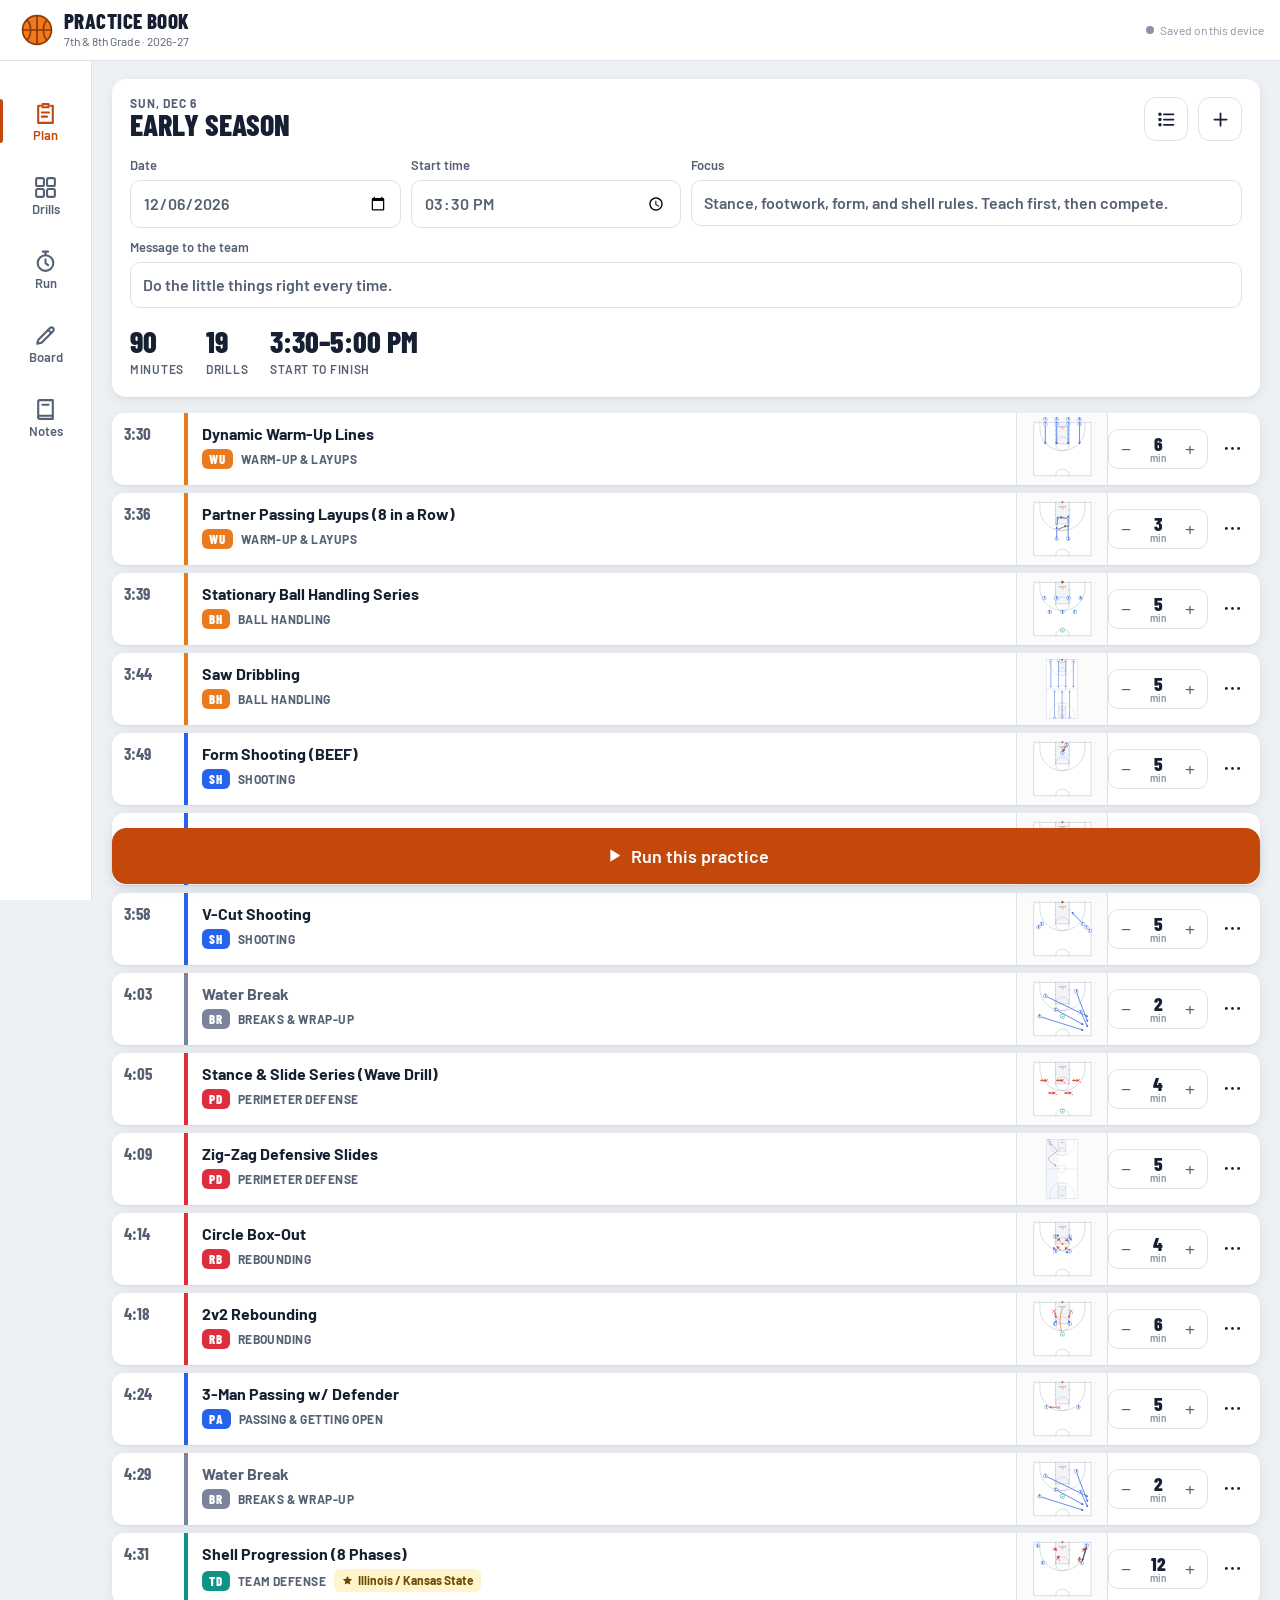
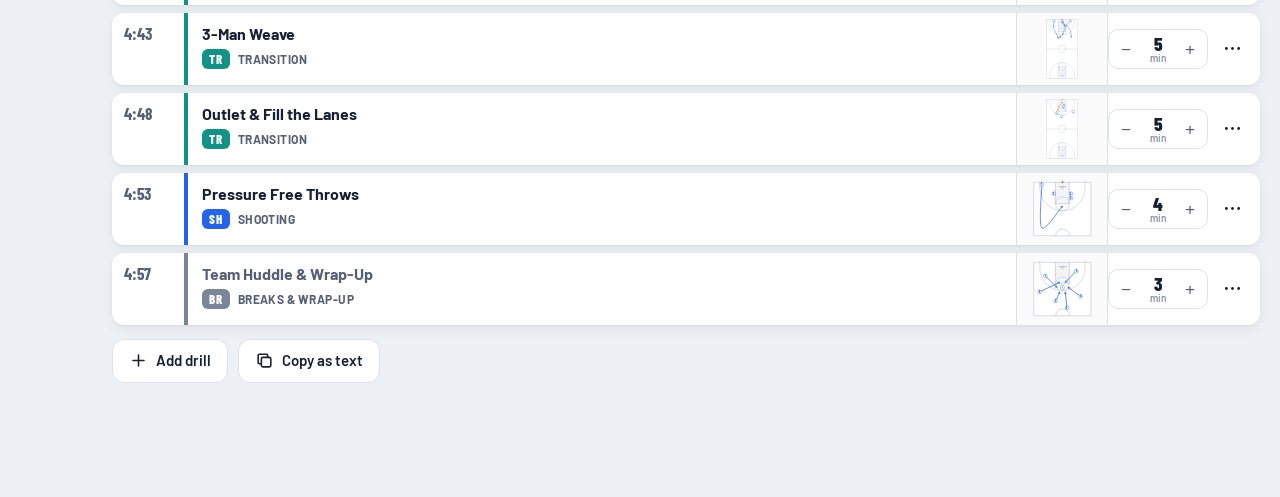
==== index.html @ f5b425f0 "Add Practice Book: practice planner with animated whiteboard drills A static web app (phone, tablet," ====
<!doctype html>
<html lang="en">
<head>
<meta charset="utf-8">
<meta name="viewport" content="width=device-width, initial-scale=1, viewport-fit=cover">
<title>Practice Book</title>
<meta name="description" content="Plan and run middle school basketball practices with animated whiteboard drills.">
<meta name="theme-color" content="#ffffff">
<meta name="apple-mobile-web-app-capable" content="yes">
<meta name="apple-mobile-web-app-title" content="Practice Book">
<link rel="manifest" href="manifest.webmanifest">
<link rel="icon" href="icon.svg" type="image/svg+xml">
<link rel="apple-touch-icon" href="icon-180.png">
<link rel="preconnect" href="https://fonts.googleapis.com">
<link rel="preconnect" href="https://fonts.gstatic.com" crossorigin>
<link rel="stylesheet" href="https://fonts.googleapis.com/css2?family=Barlow+Condensed:wght@600;700;800&family=Barlow:wght@400;500;600;700&family=Kalam:wght@400;700&display=swap">
<link rel="stylesheet" href="css/app.css">
</head>
<body>
<div id="app"></div>
<script src="js/data.js"></script>
<script src="js/court.js"></script>
<script src="js/diagrams-1.js"></script>
<script src="js/diagrams-2.js"></script>
<script src="js/diagrams-3.js"></script>
<script src="js/diagrams-4.js"></script>
<script src="js/app.js"></script>
</body>
</html>
---- css/app.css ----
/* Layout concept: a coach's clipboard. Light gym-wall ground, white cards, and the drill diagram
   framed like a dry-erase board. Group colors work like tape stripes on the floor. Light theme only. */
:root {
  --bg: #edf0f4;
  --surface: #ffffff;
  --surface-2: #f5f7fa;
  --ink: #172033;
  --muted: #566074;
  --faint: #8a93a4;
  --line: #dde2ea;
  --accent: #c4480a;
  --accent-soft: #fdeee4;
  --ok: #15803d;
  --warn: #b45309;
  --bad: #c0262d;

  --off: #1f5bd8;
  --def: #d2342a;
  --coach: #0e8a5f;
  --pass: #2a3344;
  --court: #aab3c2;
  --lane: #f2f4f8;
  --ball: #f07a1a;

  --g-warm: #ea7a1e;
  --g-skill: #2563eb;
  --g-defend: #dc2e3c;
  --g-reads: #7c4ddb;
  --g-team: #0e9384;
  --g-compete: #c99604;
  --g-breaks: #78859a;

  --display: "Barlow Condensed", "Arial Narrow", "Roboto Condensed", sans-serif;
  --body: "Barlow", "Segoe UI", system-ui, -apple-system, sans-serif;
  --marker: "Kalam", "Comic Sans MS", "Chalkboard SE", cursive;

  --r: 14px;
  --shadow: 0 1px 2px rgba(23, 32, 51, .06), 0 4px 14px rgba(23, 32, 51, .06);
  --nav-h: 64px;
  color-scheme: light;
}

* { box-sizing: border-box; }
[hidden] { display: none !important; }
html, body { height: 100%; }
body {
  margin: 0; background: var(--bg); color: var(--ink);
  font: 400 16px/1.45 var(--body);
  -webkit-font-smoothing: antialiased; -webkit-tap-highlight-color: transparent;
}
body::before {
  content: ""; position: fixed; inset: 0 0 auto; height: env(safe-area-inset-top, 0px); z-index: 50; background: var(--surface);
}
button, input, textarea, select { font: inherit; color: inherit; }
button { cursor: pointer; }
a { color: var(--off); }
:focus-visible { outline: 3px solid color-mix(in srgb, var(--off) 55%, transparent); outline-offset: 2px; border-radius: 6px; }
h1, h2, h3 { font-family: var(--display); font-weight: 700; line-height: 1.05; margin: 0; text-wrap: balance; letter-spacing: .01em; }
.eyebrow { font: 700 12px/1 var(--body); letter-spacing: .08em; text-transform: uppercase; color: var(--muted); }
.num { font-variant-numeric: tabular-nums; }
.muted { color: var(--muted); }

/* ---------- shell ---------- */
.shell { min-height: 100%; display: flex; flex-direction: column; }
.topbar {
  position: sticky; top: env(safe-area-inset-top, 0px); z-index: 20; background: var(--surface);
  border-bottom: 1px solid var(--line);
  padding-block: 10px; padding-left: max(16px, env(safe-area-inset-left, 0px)); padding-right: max(16px, env(safe-area-inset-right, 0px));
  display: flex; align-items: center; gap: 12px; min-height: 58px;
}
.brand { display: flex; align-items: center; gap: 10px; min-width: 0; color: inherit; text-decoration: none; }
.brand-mark { width: 34px; height: 34px; flex: none; }
.brand b { font: 800 21px/1 var(--display); letter-spacing: .02em; text-transform: uppercase; display: block; }
.brand small { font-size: 12px; color: var(--muted); display: block; margin-top: 2px; white-space: nowrap; overflow: hidden; text-overflow: ellipsis; }
.topbar .spacer { flex: 1; }
.sync { font-size: 12px; color: var(--faint); display: flex; align-items: center; gap: 6px; white-space: nowrap; }
.sync i { width: 8px; height: 8px; border-radius: 50%; background: var(--faint); display: inline-block; }
.sync.on i { background: var(--ok); }

main {
  flex: 1; width: 100%; max-width: 1180px; margin: 0 auto;
  padding-left: max(16px, env(safe-area-inset-left, 0px)); padding-right: max(16px, env(safe-area-inset-right, 0px));
  padding-block: 18px calc(var(--nav-h) + 28px + env(safe-area-inset-bottom, 0px));
}

.tabs {
  position: fixed; left: 0; right: 0; bottom: 0; z-index: 30; background: var(--surface);
  border-top: 1px solid var(--line); display: grid; grid-template-columns: repeat(5, 1fr);
  padding-bottom: env(safe-area-inset-bottom, 0px);
  padding-left: env(safe-area-inset-left, 0px); padding-right: env(safe-area-inset-right, 0px);
}
.tabs a {
  height: var(--nav-h); display: flex; flex-direction: column; align-items: center; justify-content: center; gap: 3px;
  text-decoration: none; color: var(--muted); font: 600 12px/1 var(--body); position: relative;
}
.tabs a svg { width: 25px; height: 25px; }
.tabs a.on { color: var(--accent); }
.tabs a.on::before { content: ""; position: absolute; top: 0; left: 28%; right: 28%; height: 3px; border-radius: 0 0 3px 3px; background: var(--accent); }
.tabs a .dot { position: absolute; top: 9px; right: calc(50% - 20px); width: 9px; height: 9px; border-radius: 50%; background: var(--bad); border: 2px solid var(--surface); }

@media (min-width: 900px) {
  .shell { padding-left: 92px; }
  .tabs {
    top: 0; right: auto; width: 92px; display: flex; flex-direction: column; gap: 4px; padding-top: 86px;
    border-top: 0; border-right: 1px solid var(--line);
  }
  .tabs a { height: 70px; font-size: 13px; }
  .tabs a.on::before { top: 18%; bottom: 18%; left: 0; right: auto; width: 3px; height: auto; border-radius: 0 3px 3px 0; }
  main { padding-bottom: 40px; }
  .topbar { margin-left: -92px; padding-left: 20px; z-index: 40; }
}

/* ---------- common pieces ---------- */
.card { background: var(--surface); border-radius: var(--r); box-shadow: var(--shadow); }
.btn {
  display: inline-flex; align-items: center; justify-content: center; gap: 8px; min-height: 44px; padding: 0 16px;
  border-radius: 12px; border: 1px solid var(--line); background: var(--surface); font-weight: 600; font-size: 15px;
  white-space: nowrap; text-decoration: none; color: var(--ink);
}
.btn svg { width: 19px; height: 19px; flex: none; }
.btn:hover { border-color: #c5ccd8; }
.btn.primary { background: var(--accent); border-color: var(--accent); color: #fff; }
.btn.primary:hover { background: #ad3e08; }
.btn.dark { background: var(--ink); border-color: var(--ink); color: #fff; }
.btn.ghost { border-color: transparent; background: transparent; }
.btn.small { min-height: 36px; padding: 0 12px; font-size: 14px; border-radius: 10px; }
.btn.big { min-height: 56px; font-size: 18px; padding: 0 22px; border-radius: 14px; }
.btn.block { width: 100%; }
.btn:disabled { opacity: .45; cursor: default; }
.icon-btn { width: 44px; height: 44px; border-radius: 12px; border: 1px solid var(--line); background: var(--surface); display: inline-grid; place-items: center; flex: none; }
.icon-btn svg { width: 21px; height: 21px; }
.icon-btn.ghost { border-color: transparent; background: transparent; }
.row { display: flex; gap: 10px; align-items: center; flex-wrap: wrap; }
.stack { display: flex; flex-direction: column; gap: 14px; }
.section-head { display: flex; align-items: baseline; justify-content: space-between; gap: 12px; margin: 26px 0 10px; }
.section-head h2 { font-size: 24px; text-transform: uppercase; }

.chip {
  display: inline-flex; align-items: center; gap: 6px; height: 34px; padding: 0 13px; border-radius: 999px;
  border: 1px solid var(--line); background: var(--surface); font-size: 14px; font-weight: 600; color: var(--muted); white-space: nowrap;
}
.chip.on { background: var(--ink); border-color: var(--ink); color: #fff; }
.chips { display: flex; gap: 8px; overflow-x: auto; padding-bottom: 2px; scrollbar-width: none; }
.chips::-webkit-scrollbar { display: none; }

.tag { display: inline-flex; align-items: center; gap: 5px; font: 700 12px/1 var(--body); letter-spacing: .04em; text-transform: uppercase; color: var(--muted); }
.cat-code { font: 800 13px/1 var(--display); letter-spacing: .06em; padding: 4px 7px 3px; border-radius: 6px; color: #fff; background: var(--gc, var(--faint)); }
.level { display: inline-flex; align-items: flex-end; gap: 2px; height: 12px; }
.level i { width: 4px; border-radius: 1px; background: var(--line); display: block; }
.level i:nth-child(1) { height: 5px; } .level i:nth-child(2) { height: 8px; } .level i:nth-child(3) { height: 12px; }
.level.l1 i:nth-child(1), .level.l2 i:nth-child(-n+2), .level.l3 i { background: var(--ink); }
.college { display: inline-flex; align-items: center; gap: 4px; font-size: 12px; font-weight: 700; color: #6b4b00; background: #fff4cc; border-radius: 6px; padding: 3px 7px; }
.college svg { width: 13px; height: 13px; }

input.field, textarea.field, select.field {
  width: 100%; border: 1px solid var(--line); border-radius: 10px; background: var(--surface); padding: 10px 12px; font-size: 16px; min-height: 44px;
}
textarea.field { resize: vertical; min-height: 84px; line-height: 1.4; }
input.field:focus, textarea.field:focus, select.field:focus { border-color: var(--off); outline: none; box-shadow: 0 0 0 3px color-mix(in srgb, var(--off) 18%, transparent); }
label.lbl { display: flex; flex-direction: column; gap: 6px; font-size: 13px; font-weight: 600; color: var(--muted); min-width: 0; }

.empty { text-align: center; padding: 36px 20px; color: var(--muted); }
.empty h3 { font-size: 26px; color: var(--ink); margin-bottom: 6px; }

/* ---------- whiteboard ---------- */
.board-frame {
  background: linear-gradient(#fdfdfd, #f7f8fa); border-radius: 16px; padding: 10px;
  border: 1px solid #cfd5df; box-shadow: inset 0 0 0 4px #f0f2f5, 0 1px 0 #fff, var(--shadow);
  position: relative;
}
.board-frame::after { /* marker tray */
  content: ""; position: absolute; left: 22%; right: 22%; bottom: -7px; height: 7px; border-radius: 0 0 6px 6px; background: #d6dbe3;
}
svg.wb { display: block; width: 100%; height: auto; max-height: 72vh; margin: 0 auto; overflow: visible; touch-action: manipulation; }
svg.wb .floor { fill: #ffffff; }
svg.wb .lane { fill: var(--lane); }
svg.wb .ln { fill: none; stroke: var(--court); stroke-width: .28; stroke-linecap: round; }
svg.wb .ln.dash { stroke-dasharray: .8 .8; }
svg.wb .ln.edge { stroke-width: .4; }
svg.wb .board { stroke: #7d8698; stroke-width: .45; stroke-linecap: round; }
svg.wb .rim { fill: none; stroke: var(--ball); stroke-width: .3; }
svg.wb .zone { fill: rgba(31, 91, 216, .05); stroke: #9fb3d9; stroke-width: .22; stroke-dasharray: .9 .7; }
svg.wb .note { font: 700 1.75px var(--marker); fill: #6c7588; text-anchor: middle; }

svg.wb .ar { fill: none; stroke-linecap: round; stroke-linejoin: round; transition: opacity .35s; }
svg.wb .ar .ln2, svg.wb .ar .hd { fill: none; stroke-width: .42; }
svg.wb .ar.off { stroke: var(--off); } svg.wb .ar.def { stroke: var(--def); } svg.wb .ar.coach { stroke: var(--coach); }
svg.wb .ar.t-p { stroke: var(--pass); } svg.wb .ar.t-p .ln2 { stroke-dasharray: 1 .75; stroke-width: .36; }
svg.wb .ar.t-sh, svg.wb .ar.t-r { stroke: var(--ball); } svg.wb .ar.t-sh .ln2 { stroke-dasharray: .45 .55; stroke-width: .34; }
svg.wb .ar.t-r .ln2 { stroke-dasharray: .3 .6; stroke-width: .26; opacity: .8; }
svg.wb .ar.t-m { stroke: #9aa3b3; } svg.wb .ar.t-m .ln2 { stroke-dasharray: .25 .6; stroke-width: .3; }
svg.wb .ar.t-s .hd { stroke-width: .62; }
svg.wb .ar.done { opacity: .28; }
svg.wb .arrows.fade { animation: fadeIn .45s ease both; }
@keyframes fadeIn { from { opacity: 0; } }

svg.wb .pl text { font: 800 2.35px var(--display); text-anchor: middle; dominant-baseline: central; }
svg.wb .pl.k-o circle { fill: #fff; stroke: var(--off); stroke-width: .34; }
svg.wb .pl.k-o text { fill: var(--off); }
svg.wb .pl.k-x .xx { stroke: var(--def); stroke-width: .5; stroke-linecap: round; fill: none; }
svg.wb .pl.k-x text.sub { fill: var(--def); font-size: 1.6px; }
svg.wb .pl.k-c rect { fill: #fff; stroke: var(--coach); stroke-width: .34; }
svg.wb .pl.k-c text { fill: var(--coach); font-size: 2.1px; }
svg.wb .pl.k-k path { fill: #f59e0b; stroke: #b45309; stroke-width: .18; stroke-linejoin: round; }
svg.wb .pl.k-h path { fill: none; stroke: #6b4f3a; stroke-width: .42; stroke-linecap: round; }
svg.wb .pl.k-b circle { fill: var(--ball); stroke: #8a3b06; stroke-width: .16; }
svg.wb .pl.k-b path { fill: none; stroke: #8a3b06; stroke-width: .12; }
svg.wb .ball circle { fill: var(--ball); stroke: #8a3b06; stroke-width: .16; }
svg.wb .ball path { fill: none; stroke: #8a3b06; stroke-width: .12; }
svg.wb.full .ar .ln2, svg.wb.full .ar .hd { stroke-width: .55; }
svg.wb.full .note { font-size: 2.2px; }
svg.wb.mini .ar .ln2, svg.wb.mini .ar .hd { stroke-width: .6; }
svg.wb.mini .ln { stroke-width: .4; }

.legend { display: flex; flex-wrap: wrap; gap: 6px 14px; font-size: 12px; color: var(--muted); margin-top: 12px; }
.legend span { display: inline-flex; align-items: center; gap: 6px; }
.legend svg { width: 26px; height: 10px; }

.player-bar { display: flex; align-items: center; gap: 8px; margin-top: 16px; }
.player-bar .play { width: 52px; height: 52px; border-radius: 50%; background: var(--ink); color: #fff; border: 0; display: grid; place-items: center; flex: none; }
.player-bar .play svg { width: 24px; height: 24px; }
.steps-dots { display: flex; gap: 6px; flex: 1; min-width: 0; overflow-x: auto; scrollbar-width: none; padding: 2px; }
.steps-dots button {
  min-width: 34px; height: 34px; border-radius: 10px; border: 1px solid var(--line); background: var(--surface);
  font: 700 15px/1 var(--display); color: var(--muted); flex: none;
}
.steps-dots button.on { background: var(--off); border-color: var(--off); color: #fff; }
.steps-dots button.seen { color: var(--off); border-color: #b9c9ee; }
.speed { height: 34px; padding: 0 10px; border-radius: 10px; border: 1px solid var(--line); background: var(--surface); font-weight: 700; font-size: 13px; color: var(--muted); flex: none; }
.caption {
  margin-top: 14px; padding: 14px 16px; border-radius: 12px; background: #eef3fd; border: 1px solid #d5e0f8;
  font-size: 18px; line-height: 1.4; display: flex; gap: 12px; min-height: 76px;
}
.caption b { font: 800 30px/1 var(--display); color: var(--off); flex: none; min-width: 22px; }

/* ---------- plan ---------- */
.plan-head { padding: 18px; display: grid; gap: 14px; }
.plan-head .name { font: 800 30px/1.05 var(--display); text-transform: uppercase; border: 0; padding: 0; width: 100%; background: transparent; min-width: 0; }
.plan-head .name:focus { outline: none; box-shadow: inset 0 -2px 0 var(--off); }
.plan-meta { display: grid; grid-template-columns: repeat(2, minmax(0, 1fr)); gap: 10px; }
.plan-stats { display: flex; gap: 22px; flex-wrap: wrap; padding-top: 4px; }
.plan-stats div b { display: block; font: 800 30px/1 var(--display); }
.plan-stats div span { font-size: 12px; font-weight: 600; color: var(--muted); text-transform: uppercase; letter-spacing: .06em; }
.plan-meta .wide { grid-column: 1 / -1; }
@media (min-width: 640px) { .plan-meta { grid-template-columns: repeat(4, minmax(0, 1fr)); } .plan-meta .wide { grid-column: span 2; } }

.timeline { display: flex; flex-direction: column; gap: 8px; margin-top: 16px; }
.item { display: grid; grid-template-columns: 62px 1fr auto; align-items: stretch; background: var(--surface); border-radius: 12px; box-shadow: var(--shadow); overflow: hidden; }
.item .time { padding: 12px 0 12px 12px; font: 700 17px/1 var(--display); color: var(--muted); }
.item .time small { display: block; font: 600 11px/1 var(--body); margin-top: 5px; color: var(--faint); }
.item .body { padding: 11px 10px 11px 14px; border-left: 4px solid var(--gc, var(--line)); min-width: 0; display: flex; flex-direction: column; gap: 5px; text-align: left; background: none; border-top: 0; border-right: 0; border-bottom: 0; }
.item .body .nm { font-weight: 700; font-size: 16px; line-height: 1.25; }
.item .body .meta { display: flex; gap: 8px; align-items: center; flex-wrap: wrap; }
.item .side { display: flex; align-items: center; gap: 2px; padding-right: 6px; }
.stepper { display: flex; align-items: center; border: 1px solid var(--line); border-radius: 10px; height: 40px; }
.stepper button { width: 34px; height: 100%; border: 0; background: none; font-size: 20px; color: var(--muted); }
.stepper span { min-width: 30px; text-align: center; font: 800 19px/1 var(--display); }
.stepper span small { font: 600 10px/1 var(--body); color: var(--faint); display: block; }
.item.slot { background: transparent; box-shadow: none; border: 2px dashed #c6cdd8; }
.item.slot .body .nm { color: var(--muted); }
.item.slot .body { background: none; }
.item .ithumb { display: none; }
@media (min-width: 900px) {
  .item { grid-template-columns: 72px 1fr 92px auto; }
  .item .ithumb { display: block; border: 0; background: #fbfbfc; padding: 4px 6px; border-left: 1px solid var(--line); border-right: 1px solid var(--line); }
  .item .ithumb svg { height: 64px; width: auto; max-width: 100%; display: block; margin: 0 auto; }
}
.item-tools { grid-column: 1 / -1; display: flex; gap: 6px; flex-wrap: wrap; padding: 0 10px 10px 76px; }
@media (max-width: 520px) {
  .item { grid-template-columns: 50px 1fr auto; }
  .item .time { padding-left: 10px; font-size: 15px; }
  .item .body { padding-left: 10px; }
  .item .body .tag { display: none; }
  .item .side .icon-btn { width: 34px; }
  .stepper button { width: 28px; }
  .item-tools { padding-left: 10px; }
}
.item.water .body .nm { color: var(--muted); }

.plan-actions { display: flex; gap: 10px; flex-wrap: wrap; margin-top: 14px; }
.start-bar {
  position: sticky; bottom: calc(var(--nav-h) + env(safe-area-inset-bottom, 0px) + 12px); margin-top: 18px; z-index: 5;
}
@media (min-width: 900px) { .start-bar { bottom: 16px; } }

/* ---------- library ---------- */
.search { position: relative; }
.search svg { position: absolute; left: 13px; top: 50%; translate: 0 -50%; width: 20px; height: 20px; color: var(--faint); }
.search input { padding-left: 42px; min-height: 50px; border-radius: 14px; font-size: 17px; }
.filters { display: flex; gap: 8px; margin-top: 12px; flex-wrap: wrap; }
.group { margin-top: 24px; }
.group h2 { font-size: 20px; text-transform: uppercase; display: flex; align-items: center; gap: 10px; }
.group h2::before { content: ""; width: 18px; height: 6px; border-radius: 3px; background: var(--gc); }
.cat-grid { display: grid; grid-template-columns: repeat(auto-fill, minmax(min(100%, 230px), 1fr)); gap: 10px; margin-top: 10px; }
.cat-tile {
  display: flex; align-items: center; gap: 14px; padding: 14px; border-radius: var(--r); background: var(--surface); box-shadow: var(--shadow);
  text-decoration: none; color: var(--ink); border: 0; text-align: left; position: relative; overflow: hidden; min-height: 76px;
}
.cat-tile .big { font: 800 30px/1 var(--display); color: var(--gc); width: 48px; flex: none; }
.cat-tile b { display: block; font-size: 16px; line-height: 1.2; }
.cat-tile small { color: var(--muted); font-size: 13px; }
.cat-tile::after { content: ""; position: absolute; right: -14px; top: -14px; width: 54px; height: 54px; border-radius: 50%; background: color-mix(in srgb, var(--gc) 12%, transparent); }

.drill-list { display: grid; grid-template-columns: repeat(auto-fill, minmax(min(100%, 300px), 1fr)); gap: 12px; margin-top: 12px; }
.drill-card { display: grid; grid-template-columns: 92px 1fr; gap: 12px; padding: 10px; background: var(--surface); border-radius: var(--r); box-shadow: var(--shadow); text-align: left; border: 0; color: var(--ink); position: relative; align-items: start; }
.drill-card .thumb { background: #fbfbfc; border: 1px solid var(--line); border-radius: 10px; padding: 3px; aspect-ratio: 1 / 1; display: grid; place-items: center; overflow: hidden; }
.drill-card .thumb svg { max-height: 84px; width: auto; max-width: 100%; }
.drill-card button.info { border: 0; background: none; padding: 0; text-align: left; color: inherit; }
.item button.body { color: inherit; cursor: pointer; }
.drill-card .info { min-width: 0; display: flex; flex-direction: column; gap: 6px; padding-top: 2px; }
.drill-card .info b { font-size: 16px; line-height: 1.22; padding-right: 36px; }
.drill-card .add {
  position: absolute; right: 8px; top: 8px; width: 36px; height: 36px; border-radius: 10px; border: 1px solid var(--line); background: var(--surface); display: grid; place-items: center; color: var(--accent);
}
.drill-card .add.in { background: var(--accent-soft); border-color: #f5c6a8; }
.drill-card .add svg { width: 20px; height: 20px; }
.back { display: inline-flex; align-items: center; gap: 4px; color: var(--muted); font-weight: 600; text-decoration: none; background: none; border: 0; padding: 6px 0; font-size: 15px; }
.back svg { width: 20px; height: 20px; }
.cat-title { display: flex; align-items: center; gap: 12px; margin-top: 4px; }
.cat-title h1 { font-size: 34px; text-transform: uppercase; }

/* ---------- overlays ---------- */
.overlay {
  position: fixed; inset: 0; z-index: 60; background: var(--bg); overflow-y: auto; overscroll-behavior: contain;
  padding-top: env(safe-area-inset-top, 0px); animation: slideUp .28s cubic-bezier(.2, .8, .2, 1);
}
@keyframes slideUp { from { transform: translateY(24px); opacity: 0; } }
.overlay-bar {
  position: sticky; top: 0; z-index: 2; background: var(--surface); border-bottom: 1px solid var(--line);
  display: flex; align-items: center; gap: 10px; min-height: 58px;
  padding-block: 8px; padding-left: max(10px, env(safe-area-inset-left, 0px)); padding-right: max(16px, env(safe-area-inset-right, 0px));
}
.overlay-bar .ttl { flex: 1; min-width: 0; font: 700 18px/1.15 var(--display); text-transform: uppercase; white-space: nowrap; overflow: hidden; text-overflow: ellipsis; }
.overlay-body {
  max-width: 1180px; margin: 0 auto; padding-block: 18px 84px;
  padding-left: max(16px, env(safe-area-inset-left, 0px)); padding-right: max(16px, env(safe-area-inset-right, 0px));
}
.sheet-backdrop { position: fixed; inset: 0; z-index: 70; background: rgba(23, 32, 51, .38); display: flex; align-items: flex-end; justify-content: center; animation: fadeIn .2s; }
.sheet {
  background: var(--surface); width: 100%; max-width: 560px; max-height: 88vh; overflow-y: auto; border-radius: 20px 20px 0 0;
  padding-block: 18px calc(22px + env(safe-area-inset-bottom, 0px)); padding-left: max(18px, env(safe-area-inset-left, 0px)); padding-right: max(18px, env(safe-area-inset-right, 0px));
  animation: slideUp .25s cubic-bezier(.2, .8, .2, 1);
}
@media (min-width: 700px) { .sheet-backdrop { align-items: center; } .sheet { border-radius: 20px; } }
.sheet h2 { font-size: 26px; text-transform: uppercase; margin-bottom: 4px; }
.sheet .opt { display: flex; gap: 14px; align-items: center; width: 100%; padding: 14px; border: 1px solid var(--line); border-radius: 14px; background: var(--surface); text-align: left; margin-top: 10px; }
.sheet .opt:hover { border-color: #c5ccd8; }
.sheet .opt b { display: block; font-size: 16px; }
.sheet .opt small { color: var(--muted); font-size: 13px; display: block; line-height: 1.35; }
.sheet .opt .n { font: 800 26px/1 var(--display); color: var(--accent); min-width: 44px; text-align: center; }

/* ---------- drill detail ---------- */
.detail { display: grid; gap: 22px; }
@media (min-width: 900px) {
  .detail { grid-template-columns: minmax(0, 1.05fr) minmax(0, 1fr); align-items: start; }
  .detail .left { position: sticky; top: 76px; }
  .detail svg.wb { max-height: calc(100vh - 330px); }
}
.detail-head { display: flex; flex-direction: column; gap: 8px; }
.detail-head h1 { font-size: clamp(30px, 6vw, 42px); text-transform: uppercase; }
.detail-head .meta { display: flex; flex-wrap: wrap; gap: 8px 12px; align-items: center; }
.facts { display: grid; gap: 4px; }
.block { background: var(--surface); border-radius: var(--r); box-shadow: var(--shadow); padding: 16px 18px; }
.block h3 { font-size: 15px; font-family: var(--body); font-weight: 700; letter-spacing: .07em; text-transform: uppercase; color: var(--muted); margin-bottom: 8px; display: flex; align-items: center; gap: 8px; }
.block p { margin: 0; max-width: 68ch; }
.points { list-style: none; margin: 0; padding: 0; display: grid; gap: 8px; }
.points li { display: flex; gap: 10px; align-items: flex-start; font-size: 17px; font-weight: 500; }
.points li::before { content: ""; width: 10px; height: 10px; border-radius: 3px; background: var(--accent); margin-top: 8px; flex: none; transform: rotate(45deg); }
.block.adapt { background: #f3fbf6; box-shadow: none; border: 1px solid #cdebd7; }
.block.adapt h3 { color: var(--ok); }

/* ---------- run ---------- */
.run { display: grid; gap: 16px; }
@media (min-width: 900px) { .run.live { grid-template-columns: minmax(0, 1fr) minmax(0, 1fr); align-items: start; } }
.clock-card { padding: 18px; position: relative; overflow: hidden; }
.clock-card .now { display: flex; justify-content: space-between; gap: 10px; align-items: center; font-size: 14px; color: var(--muted); font-weight: 600; flex-wrap: wrap; }
.pace { font-weight: 700; padding: 4px 9px; border-radius: 8px; background: var(--surface-2); }
.pace.ok { color: var(--ok); background: #e8f6ed; } .pace.warn { color: var(--warn); background: #fdf3e2; } .pace.bad { color: var(--bad); background: #fdecec; }
.timer { font: 800 clamp(84px, 24vw, 150px)/0.9 var(--display); text-align: center; margin: 14px 0 6px; font-variant-numeric: tabular-nums; letter-spacing: .01em; }
.timer.low { color: var(--warn); }
.timer.over { color: var(--bad); animation: pulse 1s infinite; }
@keyframes pulse { 50% { opacity: .55; } }
.bar { height: 10px; border-radius: 6px; background: var(--surface-2); overflow: hidden; }
.bar i { display: block; height: 100%; background: var(--gc, var(--accent)); border-radius: 6px; transition: width .3s linear; }
.run-name { text-align: center; margin-top: 14px; }
.run-name h2 { font-size: clamp(28px, 6vw, 40px); text-transform: uppercase; }
.run-controls { display: grid; grid-template-columns: 1fr 1fr 1fr 1fr; gap: 8px; margin-top: 18px; }
.run-controls .btn { flex-direction: column; gap: 4px; min-height: 64px; font-size: 13px; padding: 0 6px; }
.run-controls .btn svg { width: 24px; height: 24px; }
.up-next { display: flex; align-items: center; gap: 12px; padding: 12px 14px; }
.up-next .nm { font-weight: 700; flex: 1; min-width: 0; }
@media (max-width: 899px) {
  .run.live > .stack { display: contents; }
  .run.live .o1 { order: 1; } .run.live .o2 { order: 2; } .run.live .o3 { order: 3; }
  .run.live .o4 { order: 4; } .run.live .o5 { order: 5; } .run.live .o6 { order: 6; }
}
#runpill {
  position: fixed; z-index: 80; right: max(16px, env(safe-area-inset-right, 0px)); bottom: calc(var(--nav-h) + 14px + env(safe-area-inset-bottom, 0px));
  max-width: calc(100vw - 32px); height: 40px; line-height: 40px; padding: 0 16px; border-radius: 999px; overflow: hidden; text-overflow: ellipsis; white-space: nowrap;
  background: var(--ink); color: #fff; font-weight: 700; font-size: 14px; text-decoration: none; font-variant-numeric: tabular-nums; box-shadow: 0 6px 20px rgba(23, 32, 51, .3);
}
#runpill.over { background: var(--bad); }
#runpill.low { bottom: calc(12px + env(safe-area-inset-bottom, 0px)); }
@media (min-width: 900px) { #runpill { bottom: 20px; } }
.run-list { display: flex; flex-direction: column; gap: 4px; margin-top: 8px; }
.run-list button { display: flex; gap: 10px; align-items: center; padding: 8px 10px; border-radius: 10px; border: 0; background: none; text-align: left; font-size: 15px; }
.run-list button.cur { background: var(--accent-soft); font-weight: 700; }
.run-list button.past { color: var(--faint); text-decoration: line-through; }
.run-list .t { font: 700 15px/1 var(--display); color: var(--muted); width: 48px; flex: none; }

/* ---------- sketch board ---------- */
.sketch-tools { display: flex; gap: 8px; flex-wrap: wrap; align-items: center; margin-bottom: 12px; }
.pen { width: 40px; height: 40px; border-radius: 50%; border: 3px solid var(--surface); box-shadow: 0 0 0 1px var(--line); background: var(--c); }
.pen.on { box-shadow: 0 0 0 3px var(--ink); }
.sketch-wrap { position: relative; }
.sketch-wrap svg.wb { touch-action: none; cursor: crosshair; }
.sketch-wrap path.ink { fill: none; stroke-linecap: round; stroke-linejoin: round; stroke-width: .55; }
.sketch-wrap g.tok { cursor: grab; }

/* ---------- notes ---------- */
.seg { display: flex; gap: 8px; overflow-x: auto; scrollbar-width: none; margin-bottom: 6px; }
.seg::-webkit-scrollbar { display: none; }
.note-item { padding: 14px 16px; display: grid; gap: 8px; }
.note-item .top { display: flex; gap: 12px; align-items: flex-start; }
.note-item .top .n { font: 800 22px/1 var(--display); color: var(--faint); min-width: 20px; }
.note-item .top b { flex: 1; font-size: 17px; line-height: 1.25; }
.note-item p { margin: 0; color: var(--ink); }
.note-item .staff { font-family: var(--marker); color: var(--muted); font-size: 16px; line-height: 1.35; border-left: 3px solid var(--line); padding-left: 10px; }
.drill-chips { display: flex; flex-wrap: wrap; gap: 6px; }
.drill-chips button { height: 30px; padding: 0 10px; border-radius: 8px; border: 1px solid var(--line); background: var(--surface-2); font: 700 13px/1 var(--body); color: var(--off); }
.check { display: inline-flex; align-items: center; gap: 6px; height: 32px; padding: 0 10px; border-radius: 8px; border: 1px solid var(--line); background: var(--surface); font-size: 13px; font-weight: 700; color: var(--muted); flex: none; }
.check.on { background: #e8f6ed; border-color: #bfe3cb; color: var(--ok); }
.check svg { width: 16px; height: 16px; }
.bp-table { width: 100%; border-collapse: collapse; font-size: 15px; }
.bp-table td, .bp-table th { padding: 10px 8px; border-bottom: 1px solid var(--line); text-align: left; vertical-align: top; }
.bp-table th { font-size: 12px; text-transform: uppercase; letter-spacing: .06em; color: var(--muted); }
.bp-table td.m { font: 700 17px/1.2 var(--display); white-space: nowrap; }
.principles { margin: 0; padding-left: 20px; display: grid; gap: 8px; }

.toast {
  position: fixed; left: 50%; bottom: calc(var(--nav-h) + 20px + env(safe-area-inset-bottom, 0px)); translate: -50% 0; z-index: 90;
  background: var(--ink); color: #fff; padding: 12px 18px; border-radius: 12px; font-weight: 600; box-shadow: 0 8px 30px rgba(0, 0, 0, .2);
  animation: slideUp .2s; max-width: calc(100vw - 32px);
}

@media (prefers-reduced-motion: reduce) {
  *, *::before, *::after { animation-duration: .01ms !important; transition-duration: .01ms !important; }
}
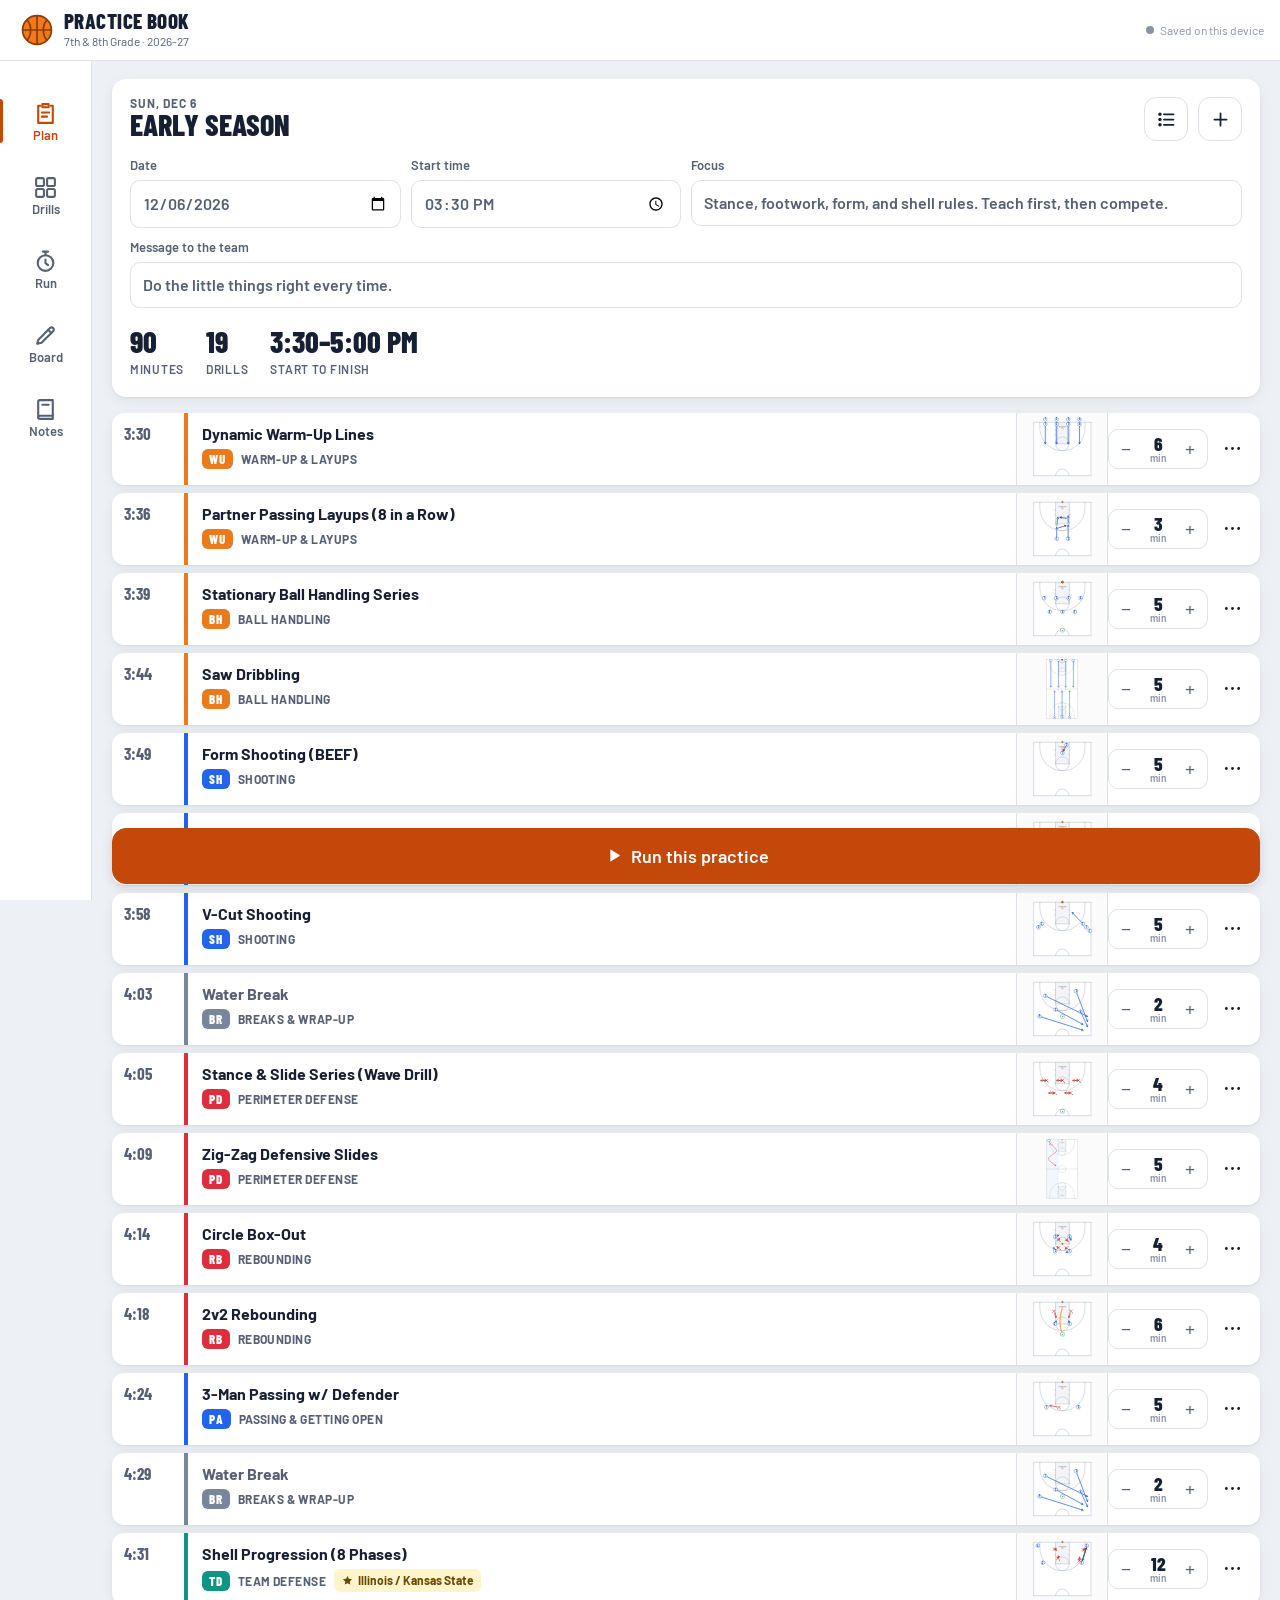
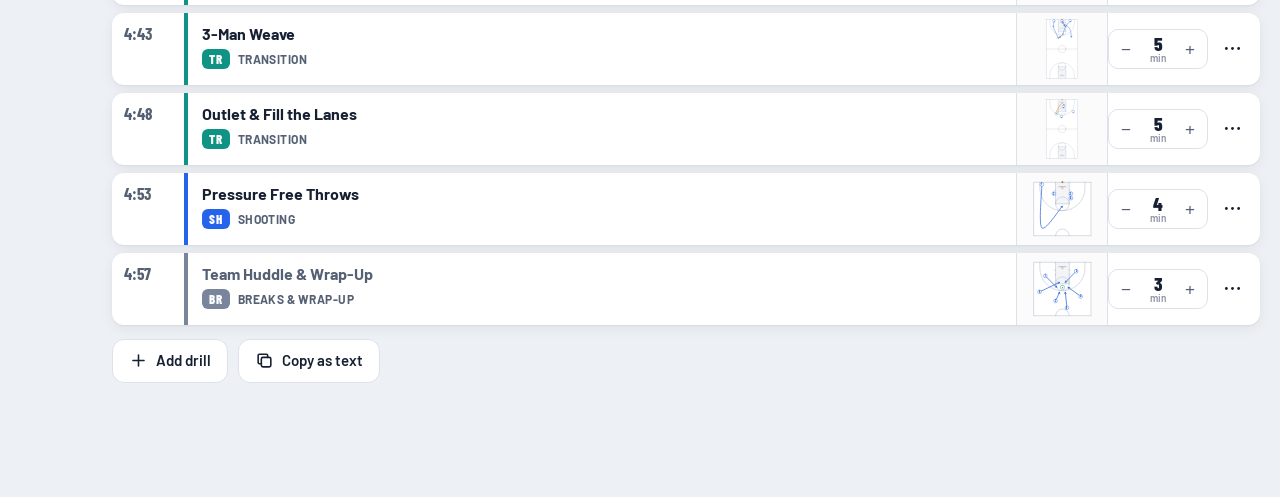
==== commit e82829ef: "Add a separate file for college drills js/drills-college.js holds drills added on top of the spreads" ====
--- a/index.html
+++ b/index.html
@@ -19,6 +19,7 @@
 <body>
 <div id="app"></div>
 <script src="js/data.js"></script>
+<script src="js/drills-college.js"></script>
 <script src="js/court.js"></script>
 <script src="js/diagrams-1.js"></script>
 <script src="js/diagrams-2.js"></script>
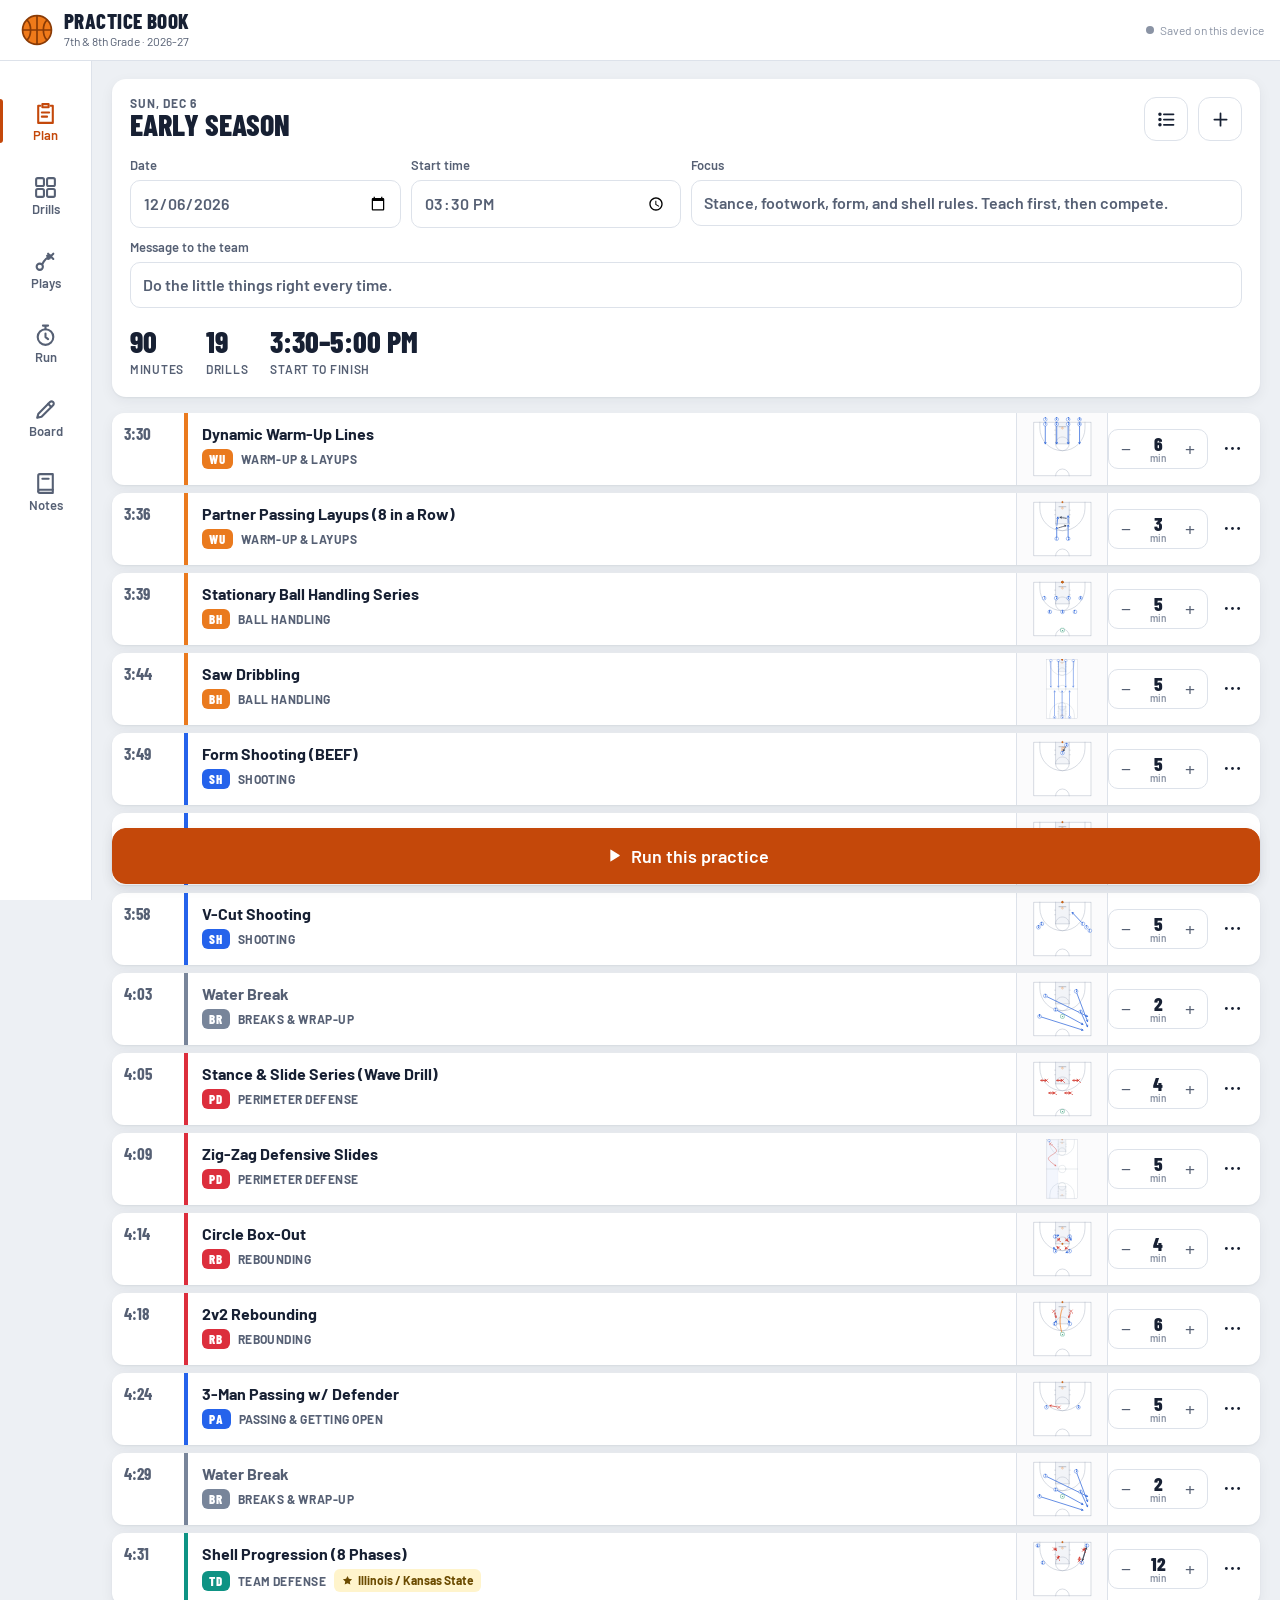
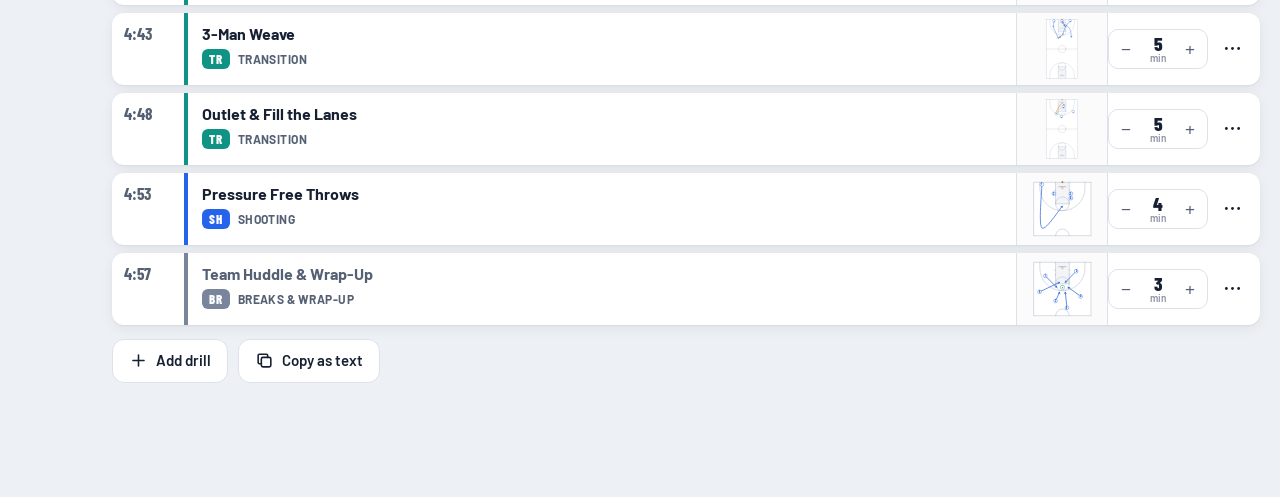
==== commit be8c0c58: "Add the high school staff's 11 plays with animated diagrams Texas, Push, 2 Guard, Up (Left), Down (R" ====
--- a/index.html
+++ b/index.html
@@ -20,11 +20,13 @@
 <div id="app"></div>
 <script src="js/data.js"></script>
 <script src="js/drills-college.js"></script>
+<script src="js/plays.js"></script>
 <script src="js/court.js"></script>
 <script src="js/diagrams-1.js"></script>
 <script src="js/diagrams-2.js"></script>
 <script src="js/diagrams-3.js"></script>
 <script src="js/diagrams-4.js"></script>
+<script src="js/diagrams-5.js"></script>
 <script src="js/app.js"></script>
 </body>
 </html>
--- a/css/app.css
+++ b/css/app.css
@@ -29,6 +29,7 @@
   --g-team: #0e9384;
   --g-compete: #c99604;
   --g-breaks: #78859a;
+  --g-plays: #c0267a;
 
   --display: "Barlow Condensed", "Arial Narrow", "Roboto Condensed", sans-serif;
   --body: "Barlow", "Segoe UI", system-ui, -apple-system, sans-serif;
@@ -85,7 +86,7 @@
 
 .tabs {
   position: fixed; left: 0; right: 0; bottom: 0; z-index: 30; background: var(--surface);
-  border-top: 1px solid var(--line); display: grid; grid-template-columns: repeat(5, 1fr);
+  border-top: 1px solid var(--line); display: grid; grid-template-columns: repeat(6, 1fr);
   padding-bottom: env(safe-area-inset-bottom, 0px);
   padding-left: env(safe-area-inset-left, 0px); padding-right: env(safe-area-inset-right, 0px);
 }
